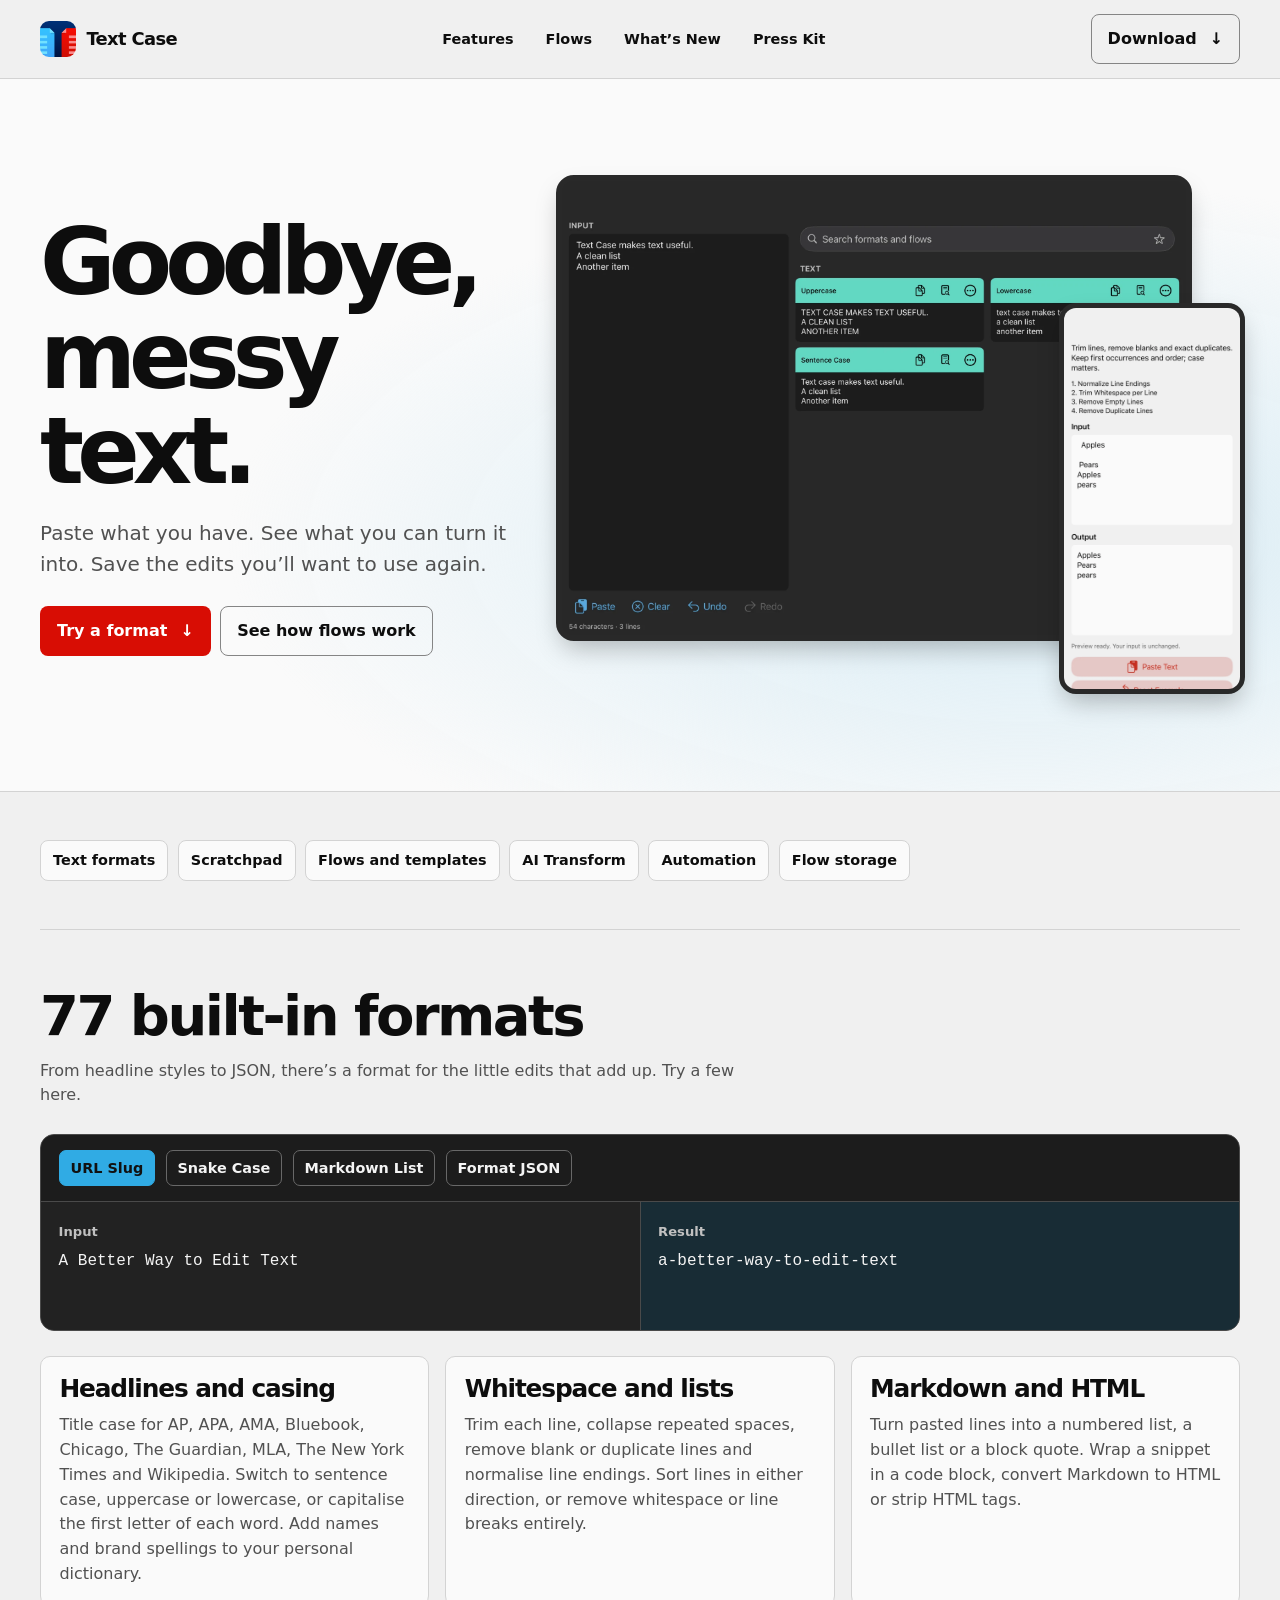
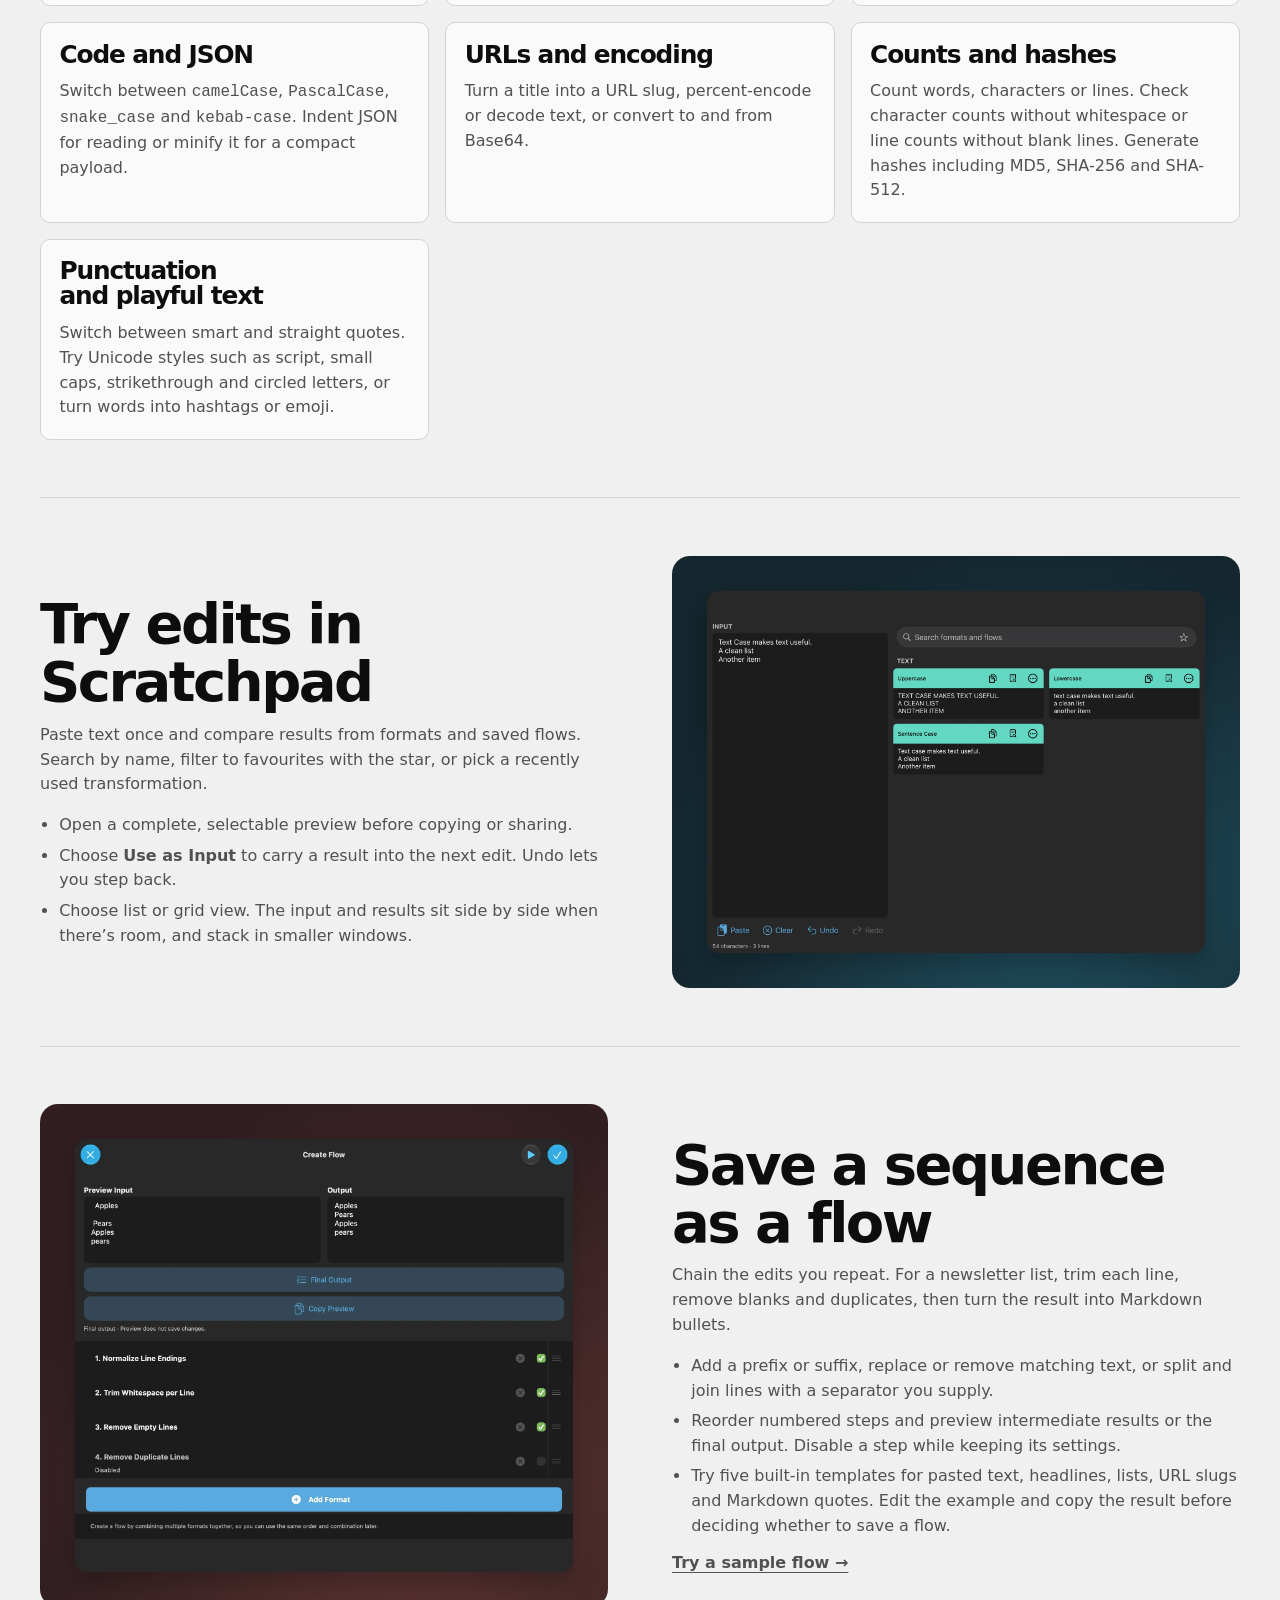
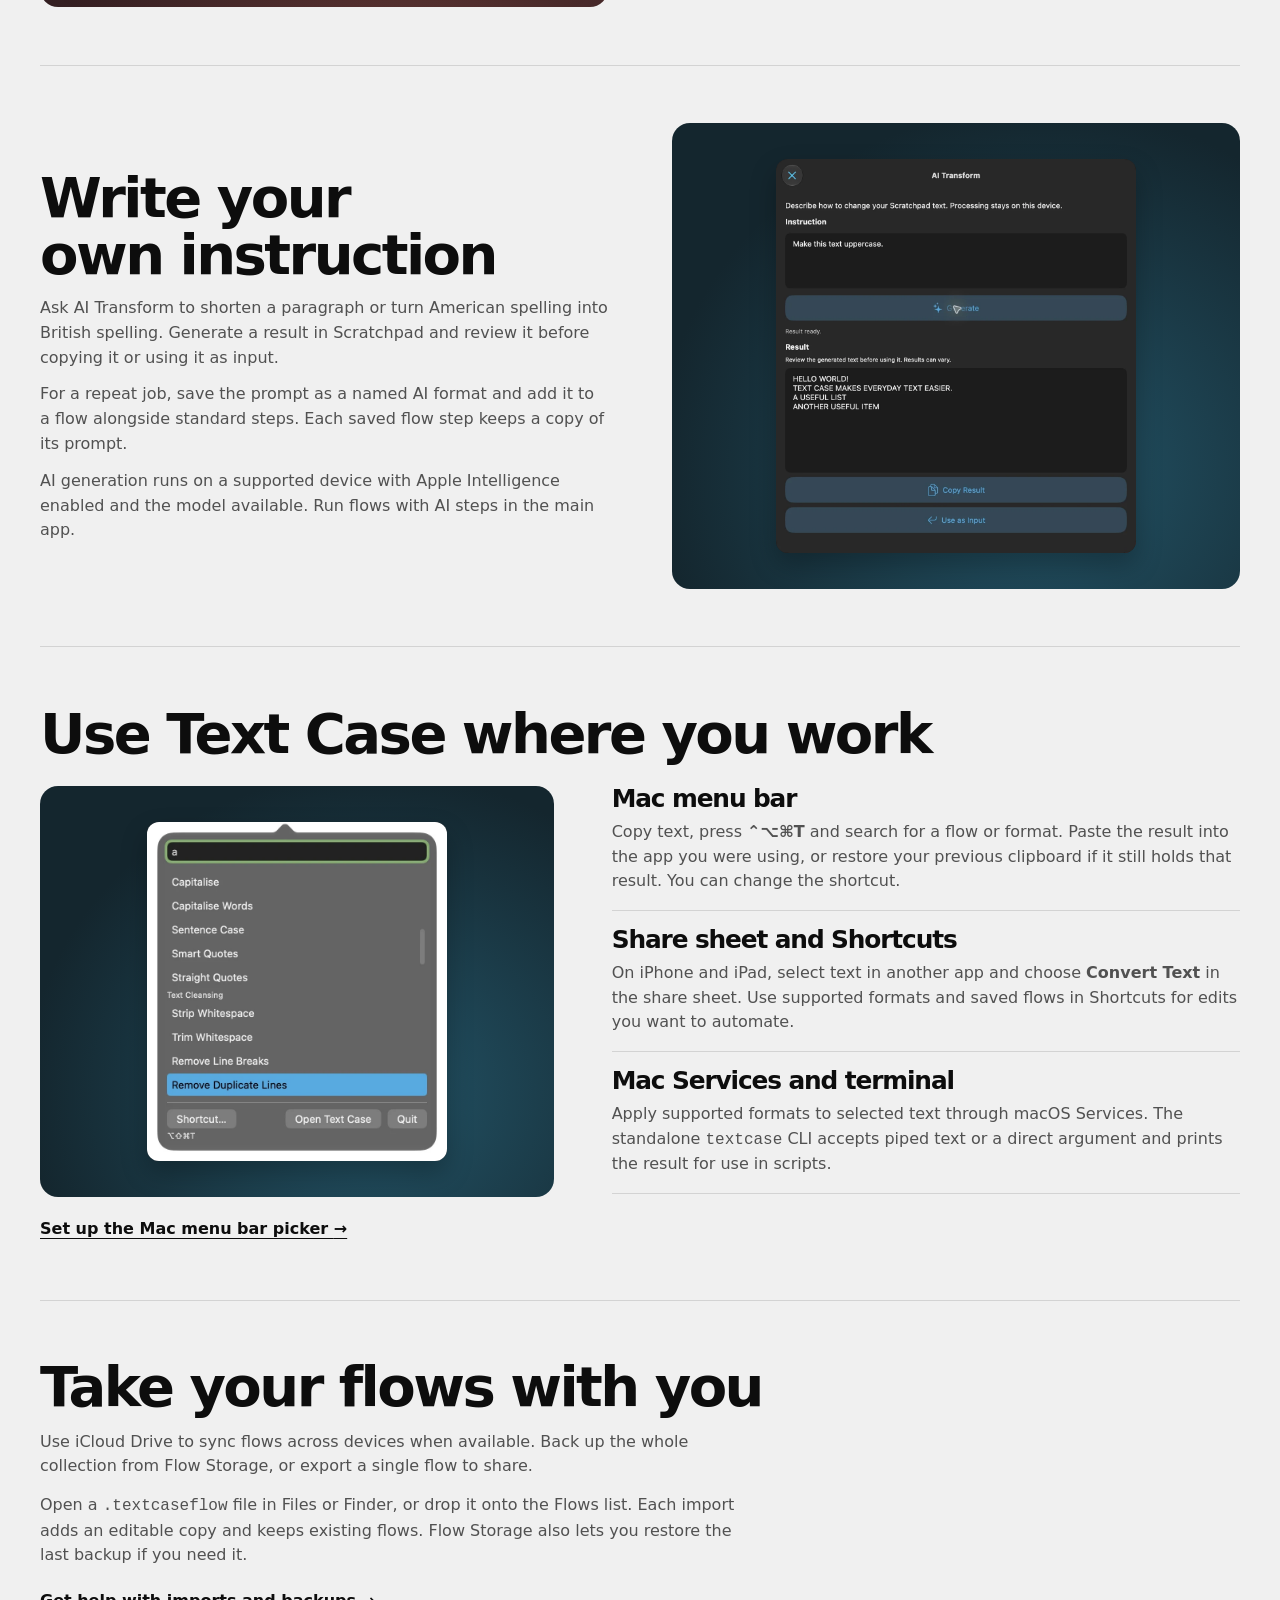
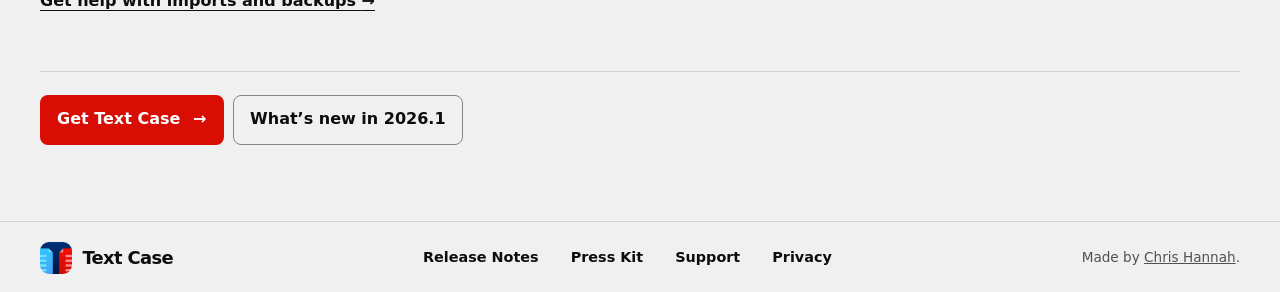
==== features/index.html @ 19cd6927 "new site" ====
<!doctype html>
<html lang="en-GB">
<head>
<meta charset="utf-8">
<meta name="viewport" content="width=device-width, initial-scale=1">
<title>Features and Text Formats · Text Case</title>
<meta name="description" content="Explore 77 built-in text formats, Scratchpad, reusable flows, on-device AI, the Mac menu bar picker, Shortcuts and more.">
<link rel="canonical" href="https://textcase.app/features/">
<meta property="og:type" content="website">
<meta property="og:url" content="https://textcase.app/features/">
<meta property="og:title" content="Features and Text Formats · Text Case">
<meta property="og:description" content="Browse Text Case’s formats and see how to combine them into reusable workflows.">
<meta property="og:image" content="https://textcase.app/assets/social.jpg">
<link rel="icon" href="../assets/favicon.png">
<link rel="stylesheet" href="../styles.css">
<script src="../script.js" defer></script>
</head>
<body>
<a class="skip" href="#main">Skip to content</a>
<header class="site-header"><div class="wrap nav">
  <a class="brand" href="../"><img src="../assets/icon.png" alt="" width="36" height="36">Text Case</a>
  <nav aria-label="Main navigation"><a href="./" aria-current="page">Features</a><a href="../#flows">Flows</a><a href="../release-notes/">What’s New</a><a href="../press/">Press Kit</a></nav>
  <a class="button nav-download" href="../#download">Download <span aria-hidden="true">↓</span></a>
</div></header>
<main id="main" class="feature-details">
  <section class="showcase-hero">
    <div class="wrap showcase-lead">
      <div>
        <h1>Goodbye, messy text.</h1>
        <p>Paste what you have. See what you can turn it into. Save the edits you’ll want to use again.</p>
        <div class="download-row">
          <a class="button primary" href="#formats">Try a format <span aria-hidden="true">↓</span></a>
          <a class="button secondary" href="#build-flows">See how flows work</a>
        </div>
      </div>
      <figure class="device-stage">
        <div class="device-tablet crop-ipad"><img src="../assets/ipad-scratchpad.webp" alt="Scratchpad on iPad, showing one pasted input and several text transformations" width="1800" height="1309" fetchpriority="high"></div>
        <div class="device-phone crop-iphone"><img src="../assets/iphone-template.webp" alt="Clean a List template preview on iPhone" width="832" height="1800"></div>
      </figure>
    </div>
  </section>
  <div class="wrap showcase-body">
  <nav class="feature-jump" aria-label="On this page">
    <a href="#formats">Text formats</a><a href="#scratchpad">Scratchpad</a><a href="#build-flows">Flows and templates</a><a href="#ai">AI Transform</a><a href="#automation">Automation</a><a href="#storage">Flow storage</a>
  </nav>

  <section id="formats">
    <h2>77 built-in formats</h2>
    <p class="feature-intro">From headline styles to JSON, there’s a format for the little edits that add up. Try a few here.</p>
    <div class="format-demo">
      <fieldset class="format-options">
        <legend>Choose a format</legend>
        <label><input type="radio" name="format-example" value="slug" checked> URL Slug</label>
        <label><input type="radio" name="format-example" value="snake"> Snake Case</label>
        <label><input type="radio" name="format-example" value="markdown"> Markdown List</label>
        <label><input type="radio" name="format-example" value="json"> Format JSON</label>
      </fieldset>
      <div class="format-sample"><span>Input</span><pre id="format-input">A Better Way to Edit Text</pre></div>
      <div class="format-sample format-result"><span>Result</span><pre id="format-output" aria-live="polite">a-better-way-to-edit-text</pre></div>
    </div>
    <div class="format-grid">
      <article><h3>Headlines and casing</h3><p>Title case for AP, APA, AMA, Bluebook, Chicago, The Guardian, MLA, The New York Times and Wikipedia. Switch to sentence case, uppercase or lowercase, or capitalise the first letter of each word. Add names and brand spellings to your personal dictionary.</p></article>
      <article><h3>Whitespace and lists</h3><p>Trim each line, collapse repeated spaces, remove blank or duplicate lines and normalise line endings. Sort lines in either direction, or remove whitespace or line breaks entirely.</p></article>
      <article><h3>Markdown and HTML</h3><p>Turn pasted lines into a numbered list, a bullet list or a block quote. Wrap a snippet in a code block, convert Markdown to HTML or strip HTML tags.</p></article>
      <article><h3>Code and JSON</h3><p>Switch between <code>camelCase</code>, <code>PascalCase</code>, <code>snake_case</code> and <code>kebab-case</code>. Indent JSON for reading or minify it for a compact payload.</p></article>
      <article><h3>URLs and encoding</h3><p>Turn a title into a URL slug, percent-encode or decode text, or convert to and from Base64.</p></article>
      <article><h3>Counts and hashes</h3><p>Count words, characters or lines. Check character counts without whitespace or line counts without blank lines. Generate hashes including MD5, SHA-256 and SHA-512.</p></article>
      <article><h3>Punctuation and playful text</h3><p>Switch between smart and straight quotes. Try Unicode styles such as script, small caps, strikethrough and circled letters, or turn words into hashtags or emoji.</p></article>
    </div>
  </section>

  <section id="scratchpad" class="feature-story">
    <div>
      <h2>Try edits in Scratchpad</h2>
      <p>Paste text once and compare results from formats and saved flows. Search by name, filter to favourites with the star, or pick a recently used transformation.</p>
      <ul>
        <li>Open a complete, selectable preview before copying or sharing.</li>
        <li>Choose <strong>Use as Input</strong> to carry a result into the next edit. Undo lets you step back.</li>
        <li>Choose list or grid view. The input and results sit side by side when there’s room, and stack in smaller windows.</li>
      </ul>
    </div>
    <figure class="story-visual visual-blue"><div class="story-screen crop-ipad"><img src="../assets/ipad-scratchpad.webp" alt="Scratchpad on iPad with pasted text on the left and transformations on the right" width="1800" height="1309" loading="lazy"></div></figure>
  </section>

  <section id="build-flows" class="feature-story reverse-story">
    <div>
      <h2>Save a sequence as a flow</h2>
      <p>Chain the edits you repeat. For a newsletter list, trim each line, remove blanks and duplicates, then turn the result into Markdown bullets.</p>
      <ul>
        <li>Add a prefix or suffix, replace or remove matching text, or split and join lines with a separator you supply.</li>
        <li>Reorder numbered steps and preview intermediate results or the final output. Disable a step while keeping its settings.</li>
        <li>Try five built-in templates for pasted text, headlines, lists, URL slugs and Markdown quotes. Edit the example and copy the result before deciding whether to save a flow.</li>
      </ul>
      <p><a class="text-link" href="../#flows">Try a sample flow <span aria-hidden="true">→</span></a></p>
    </div>
    <figure class="story-visual visual-red"><div class="story-screen flow-screen"><img src="../assets/flow-hero.webp" alt="Flow builder with input, output and numbered steps you can switch on or off" width="1600" height="1593" loading="lazy"></div></figure>
  </section>

  <section id="ai" class="feature-story">
    <div>
      <h2>Write your own instruction</h2>
      <p>Ask AI Transform to shorten a paragraph or turn American spelling into British spelling. Generate a result in Scratchpad and review it before copying it or using it as input.</p>
      <p>For a repeat job, save the prompt as a named AI format and add it to a flow alongside standard steps. Each saved flow step keeps a copy of its prompt.</p>
      <p>AI generation runs on a supported device with Apple Intelligence enabled and the model available. Run flows with AI steps in the main app.</p>
    </div>
    <figure class="story-visual visual-blue"><div class="story-screen crop-ai"><img src="../assets/03-ai-transform.webp" alt="AI Transform with a written instruction and a result ready for review" width="1100" height="1206" loading="lazy"></div></figure>
  </section>

  <section id="automation">
    <h2>Use Text Case where you work</h2>
    <div class="automation-layout">
    <figure class="story-visual visual-blue"><div class="story-screen crop-menu"><img src="../assets/01-menu-bar.webp" alt="Mac menu bar picker showing text formats and clipboard actions" width="752" height="852" loading="lazy"></div></figure>
    <div class="automation-copy">
      <article><h3>Mac menu bar</h3><p>Copy text, press <kbd>⌃⌥⌘T</kbd> and search for a flow or format. Paste the result into the app you were using, or restore your previous clipboard if it still holds that result. You can change the shortcut.</p></article>
      <article><h3>Share sheet and Shortcuts</h3><p>On iPhone and iPad, select text in another app and choose <strong>Convert Text</strong> in the share sheet. Use supported formats and saved flows in Shortcuts for edits you want to automate.</p></article>
      <article><h3>Mac Services and terminal</h3><p>Apply supported formats to selected text through macOS Services. The standalone <code>textcase</code> CLI accepts piped text or a direct argument and prints the result for use in scripts.</p></article>
    </div>
    </div>
    <p class="feature-browse"><a class="text-link" href="../help/#mac">Set up the Mac menu bar picker <span aria-hidden="true">→</span></a></p>
  </section>

  <section id="storage">
    <h2>Take your flows with you</h2>
    <p class="feature-intro">Use iCloud Drive to sync flows across devices when available. Back up the whole collection from Flow Storage, or export a single flow to share.</p>
    <p class="feature-intro">Open a <code>.textcaseflow</code> file in Files or Finder, or drop it onto the Flows list. Each import adds an editable copy and keeps existing flows. Flow Storage also lets you restore the last backup if you need it.</p>
    <p class="feature-browse"><a class="text-link" href="../help/">Get help with imports and backups <span aria-hidden="true">→</span></a></p>
  </section>

  <div class="download-row">
    <a class="button primary" href="../#download">Get Text Case <span aria-hidden="true">→</span></a>
    <a class="button secondary" href="../release-notes/">What’s new in 2026.1</a>
  </div>
  </div>
</main>
<footer class="site-footer"><div class="wrap footer-grid">
  <a class="brand" href="../"><img src="../assets/icon.png" alt="" width="32" height="32">Text Case</a>
  <nav aria-label="Footer"><a href="../release-notes/">Release Notes</a><a href="../press/">Press Kit</a><a href="../help/">Support</a><a href="https://chrishannah.me/apps/text-case/privacy-policy">Privacy</a></nav>
  <p>Made by <a href="https://chrishannah.me/">Chris Hannah</a>.</p>
</div></footer>
</body>
</html>
---- styles.css ----
:root{color-scheme:light dark;--ink:#0d0d0d;--muted:#515151;--paper:#f0f0f0;--surface:#fafafa;--line:#d3d3d3;--hero:#fafafa;--soft:#f9e7e6;--accent:#d80d04;--accent-ink:#fff;--focus:#a90903;--border:#858585;--shadow:#16161620;--dark:#1c1c1c;--light-ink:#f2f2f2;--wrap:1200px;font-family:system-ui,-apple-system,BlinkMacSystemFont,sans-serif;scroll-behavior:smooth}
*,*::before,*::after{box-sizing:border-box}
body{margin:0;background:var(--paper);color:var(--ink);font-size:16px;line-height:1.55}
a{color:inherit}
img{max-width:100%;height:auto;display:block}
figure,p{margin:0}
h1,h2,h3{line-height:1.03;letter-spacing:-.045em;margin:0;text-wrap:balance}
h2{font-size:clamp(2.4rem,5.1vw,4.9rem)}
h3{font-size:1.55rem}
:focus-visible{outline:3px solid var(--focus);outline-offset:4px}
.skip{position:absolute;left:1rem;top:-8rem;z-index:5;background:var(--surface);padding:.6rem 1rem}
.skip:focus{top:.5rem}
.wrap{width:min(100% - 80px,var(--wrap));margin-inline:auto}
.site-header{border-bottom:1px solid var(--line);background:var(--paper)}
.nav,.footer-grid{display:flex;align-items:center;justify-content:space-between;gap:1.5rem}
.nav{min-height:78px}
.brand{display:inline-flex;align-items:center;gap:.65rem;font-weight:760;font-size:1.12rem;letter-spacing:-.035em;text-decoration:none;white-space:nowrap}
.brand img{border-radius:9px}
nav{display:flex;align-items:center;gap:clamp(.85rem,2.5vw,2rem)}
nav a{text-decoration:none;font-size:.9rem;font-weight:630}
nav a:hover,.text-link:hover{text-decoration:underline;text-underline-offset:.22em}
.button{display:inline-flex;align-items:center;justify-content:center;gap:.8rem;border:1px solid transparent;padding:.72rem 1rem;border-radius:8px;font-weight:700;text-decoration:none;white-space:nowrap}
.button:hover{box-shadow:0 2px 0 var(--accent)}
.nav-download,.secondary{border-color:var(--border)}
.primary{background:var(--accent);color:var(--accent-ink)}
.edition{display:inline-flex;gap:.52rem;align-items:center;color:var(--accent);font-size:.85rem;font-weight:760;text-decoration:none;margin-bottom:1.25rem}
.edition span{width:.55rem;height:.55rem;background:var(--accent);border-radius:50%;display:inline-block}
.edition:hover{text-decoration:underline}
.download-row{display:flex;flex-wrap:wrap;gap:.6rem}
.section{padding-block:clamp(3.6rem,8vw,7.1rem)}
.section-head{max-width:760px;margin-bottom:clamp(2rem,4.5vw,3.8rem)}
.eyebrow{letter-spacing:.15em;font-size:.73rem;font-weight:800;color:var(--accent);margin:0 0 .85rem}
.section-head>p:last-child:not(.eyebrow),.download-section p:last-child{max-width:57ch;margin-top:1rem;color:var(--muted);font-size:1.09rem}
.muted{color:var(--muted)}
.dark-section{background:var(--dark);color:var(--light-ink)}
.dark-section .eyebrow{color:#30abe4}
.dark-section p:not(.eyebrow){margin-block:1rem 1.25rem;color:#c7c7c7}
kbd{font:inherit;font-weight:750;white-space:nowrap}
.text-link{font-weight:750;text-underline-offset:.25em}
.flow-grid,.download-section{display:grid;grid-template-columns:1fr 1fr;align-items:center;gap:clamp(1.5rem,6vw,5rem)}
.example{border:1px solid var(--line);border-radius:12px;padding:1.3rem;background:var(--surface)}
.example label,.output span{font-weight:780}
textarea,pre{font:inherit;font-family:ui-monospace,SFMono-Regular,Menlo,monospace}
textarea{display:block;width:100%;resize:vertical;min-height:5rem;margin-top:.6rem;border-radius:7px;border:1px solid var(--border);padding:.6rem;background:var(--paper);color:var(--ink)}
.example-caption{font-size:.85rem;color:var(--muted);margin-block:.55rem .75rem}
.output{background:var(--soft);border-radius:8px;padding:.7rem}
.output span{font-size:.65rem;letter-spacing:.12em}
pre{margin:.35rem 0 0;white-space:pre-wrap;overflow-wrap:anywhere}
.flow-list a{display:flex;align-items:center;justify-content:space-between;gap:.75rem;text-decoration:none;border-top:1px solid var(--line);padding:1rem .2rem}
.flow-list a:last-child{border-bottom:1px solid var(--line)}
.flow-list a:hover{background:var(--soft)}
.flow-list strong{display:block;font-size:1.14rem}
.flow-list small{color:var(--muted)}
.flow-list b{font-size:1.25rem}
.gallery{display:grid;grid-template-columns:repeat(3,minmax(0,1fr));gap:1.25rem}
.gallery a{display:grid;place-items:center;overflow:hidden;height:clamp(200px,24vw,340px);border-radius:10px;background:#1c1c1c}
.gallery img{width:100%;height:100%;object-fit:contain}
.gallery figcaption,.gallery-note{margin-top:.55rem;font-size:.9rem}
.download-section .download-row{justify-content:flex-end}
.site-footer{border-top:1px solid var(--line);padding-block:1.2rem}
.footer-grid p{color:var(--muted);font-size:.85rem}
.article{max-width:840px;margin-inline:auto}
.article h1{font-size:clamp(2.9rem,7vw,6rem);margin-bottom:1.2rem}
.article h2{font-size:clamp(1.7rem,3vw,2.45rem);margin-top:2.35rem;margin-bottom:.7rem}
.article h3{margin-top:1.5rem;margin-bottom:.6rem}
.article p + p{margin-top:.8rem}
.article ul,.article ol{padding-left:1.35rem}
.article li+li{margin-top:.4rem}
.article .intro{color:var(--muted);font-size:1.2rem}
.article .download-row{margin-top:1.2rem}
.article details{border-top:1px solid var(--line);padding:.9rem 0}
.article summary{cursor:pointer;font-weight:700}
.article details p{padding-top:.45rem}
.press-gallery{margin-top:1.2rem}
@media(max-width:900px){.wrap{width:calc(100% - 44px)}.nav-download{display:none}.gallery{grid-template-columns:repeat(2,minmax(0,1fr))}.footer-grid{flex-wrap:wrap}}
@media(max-width:680px){.wrap{width:calc(100% - 32px)}.nav{min-height:0;flex-wrap:wrap;gap:.6rem;padding-block:.8rem}.nav nav{flex-basis:100%;flex-wrap:wrap;gap:.9rem}.nav a{font-size:.86rem}.flow-grid,.download-section{grid-template-columns:1fr}.download-section .download-row{justify-content:flex-start}.footer-grid{align-items:flex-start;flex-direction:column;gap:.75rem}.footer-grid nav{flex-wrap:wrap}.gallery{gap:.8rem}.gallery a{height:175px}}
@media(prefers-reduced-motion:reduce){:root{scroll-behavior:auto}}

@media(prefers-color-scheme:dark){:root{--ink:#f2f2f2;--muted:#c0c0c0;--paper:#282828;--surface:#1c1c1c;--line:#484848;--hero:#282828;--soft:#223c49;--accent:#30abe4;--accent-ink:#121212;--focus:#6acdf6;--border:#959595;--shadow:#0006}}

.feature-browse{margin-top:1.3rem}
.feature-details h1{font-size:clamp(2.8rem,7.2vw,6.5rem)}
.feature-details h2{font-size:clamp(2rem,4.8vw,3.5rem)}
.showcase-body>section{padding-block:clamp(1.9rem,4.5vw,4rem);border-top:1px solid var(--line)}
.feature-jump{flex-wrap:wrap;gap:.6rem;margin-bottom:clamp(1.6rem,4vw,3rem)}
.feature-jump a{border:1px solid var(--line);border-radius:8px;background:var(--surface);padding:.5rem .75rem}
.feature-intro{max-width:70ch;color:var(--muted);margin-top:.85rem}
.format-grid{display:grid;grid-template-columns:repeat(3,minmax(0,1fr));gap:1rem;margin-top:1.6rem}
.format-grid article{border:1px solid var(--line);border-radius:10px;padding:1.15rem;background:var(--surface)}
.format-grid article p,.feature-story p{margin-top:.75rem;color:var(--muted)}
.feature-story{display:grid;grid-template-columns:1fr 1fr;align-items:center;gap:clamp(1.4rem,5vw,4rem)}
.feature-story ul{margin:1rem 0 0;padding-inline-start:1.2rem;color:var(--muted)}
.feature-story li+li{margin-top:.35rem}
.feature-story figure img{border:1px solid var(--line);border-radius:10px}
.feature-story figcaption{margin-top:.5rem;color:var(--muted);font-size:.88rem}
.showcase-body>.download-row{border-top:1px solid var(--line);padding-top:1.4rem}

@media(max-width:900px){
  .format-grid{grid-template-columns:repeat(2,minmax(0,1fr))}
}
@media(max-width:680px){
  .format-grid,.feature-story{grid-template-columns:1fr}
}

.showcase-hero {
  background:radial-gradient(ellipse at 80% 65%,var(--showcase-glow,#d8ecf5),transparent 55%),var(--hero);
  border-bottom:1px solid var(--line);
}
.showcase-lead {
  display:grid;
  grid-template-columns:minmax(0,.82fr) minmax(0,1.18fr);
  align-items:center;
  gap:clamp(1.2rem,4vw,4rem);
  padding-block:clamp(3rem,8vw,7.7rem);
}
.showcase-lead h1{letter-spacing:-.075em;text-wrap:initial}
.showcase-lead p{max-width:38ch;margin-block:1.2rem 1.6rem;color:var(--muted);font-size:clamp(1.05rem,1.7vw,1.25rem)}
.showcase-lead .button{white-space:normal;text-align:center}
.showcase-body{padding-block:clamp(1.4rem,3.8vw,3rem) clamp(3rem,6vw,6rem)}
.device-stage{position:relative;min-width:0;padding:0 8% 8% 0}
.device-tablet,.device-phone,.story-screen{
  position:relative;
  width:100%;
  overflow:hidden;
  border-radius:12px;
  background:#222;
  box-shadow:0 12px 26px #0004;
}
.device-tablet img,.device-phone img,.story-screen img{position:absolute;max-width:none;height:auto;border:0}
.device-tablet{outline:clamp(3px,.55vw,8px) solid #292929;outline-offset:-1px}
.device-phone{position:absolute;right:0;bottom:0;width:26%;outline:clamp(3px,.48vw,7px) solid #292929;outline-offset:-1px}
.crop-ipad{aspect-ratio:1800/1309}
.crop-ipad img{width:100%;inset:0}
.crop-iphone{aspect-ratio:832/1800}
.crop-iphone img{width:100%;inset:0}
.crop-ai{aspect-ratio:1100/1206;max-width:360px}
.crop-ai img{width:100%;inset:0}
.crop-menu{aspect-ratio:752/852;max-width:300px}
.crop-menu img{width:100%;inset:0}
.flow-screen{aspect-ratio:1.15}
.flow-screen img{width:100%;inset:0}
.story-visual{display:grid;place-items:center;min-width:0;border-radius:18px;overflow:hidden}
.story-visual{padding:clamp(1.1rem,3vw,2.2rem)}
.visual-blue{background:radial-gradient(ellipse at 65% 75%,#235467,#14262e 74%)}
.visual-red{background:radial-gradient(ellipse at 65% 75%,#633835,#321e21 74%)}
.story-visual .story-screen img{border:0;border-radius:0}
.automation-layout{display:grid;grid-template-columns:minmax(0,.9fr) minmax(0,1.1fr);gap:clamp(1rem,4.5vw,4rem);margin-top:1.5rem;align-items:start}
.automation-copy article{padding-block:1rem;border-bottom:1px solid var(--line)}
.automation-copy article:first-child{padding-top:0}
.automation-copy p{margin-top:.5rem;color:var(--muted)}
.format-demo{display:grid;grid-template-columns:repeat(2,minmax(0,1fr));gap:1px;background:#4a4a4a;border:1px solid #4a4a4a;border-radius:14px;overflow:hidden;margin-top:1.6rem;color:#f4f4f4}
.format-options{display:flex;flex-wrap:wrap;gap:.65rem;grid-column:1/-1;min-width:0;margin:0;border:0;padding:.95rem 1.1rem;background:#1c1c1c}
.format-options legend{position:absolute;width:1px;height:1px;overflow:hidden;clip-path:inset(50%)}
.format-options label{position:relative;cursor:pointer;border:1px solid #686868;border-radius:7px;padding:.35rem .68rem;font-weight:650;font-size:.9rem}
.format-options input{position:absolute;opacity:0;inset:0;width:100%;height:100%;margin:0;cursor:pointer}
.format-options label:has(input:checked){background:#30abe4;color:#111;border-color:#30abe4}
.format-options label:has(input:focus-visible){outline:2px solid #7bd6ff;outline-offset:3px}
.format-sample{background:#222;min-height:8rem;padding:1.05rem 1.1rem;min-width:0}
.format-sample span{font-size:.82rem;color:#c1c1c1;font-weight:650}
.format-sample pre{font-size:clamp(.83rem,1.5vw,1rem)}
.format-result{background:#182c35}
@media(min-width:681px){.reverse-story .story-visual{grid-column:1;grid-row:1}.reverse-story>div{grid-column:2;grid-row:1}}
@media(max-width:680px){
  .showcase-lead,.automation-layout{grid-template-columns:1fr}
  .device-stage{margin:1rem 0 0}
  .story-visual{order:-1}
}
@media(prefers-color-scheme:dark){:root{--showcase-glow:#163a49}}

.home-hero{padding-block:clamp(2.7rem,6vw,5.5rem) clamp(1rem,3vw,2.4rem);background:radial-gradient(ellipse at 50% 72%,var(--showcase-glow,#d8ecf5),transparent 70%),var(--hero)}
.home-lead{text-align:center;margin-inline:auto}
.home-lead h1{font-size:clamp(3.9rem,10vw,8.7rem);letter-spacing:-.078em;line-height:.92}
.home-lead h1 em{color:var(--accent);font-style:normal}
.home-lead p{max-width:51ch;margin:1.35rem auto 1.5rem;font-size:clamp(1rem,2vw,1.24rem);color:var(--muted)}
.home-lead .download-row{justify-content:center}
.home-device-frame{margin-top:clamp(1.8rem,4.5vw,4rem);border-radius:clamp(14px,2vw,24px);padding:clamp(.8rem,4vw,3.4rem) clamp(.85rem,5.8vw,5rem) clamp(.7rem,2.6vw,1.8rem);overflow:hidden;color:#d6e5eb}
.home-device-frame .device-stage{padding:0 13% 5% 0}
.home-device-frame .device-phone{width:25%;bottom:0}
.home-device-frame figcaption{margin:.85rem 0 0;text-align:center;font-size:.85rem}
.home-stories{padding-block:clamp(.7rem,3vw,2.5rem)}
.home-story{grid-template-columns:minmax(0,.78fr) minmax(0,1.22fr);padding-block:clamp(2.2rem,5vw,4.5rem)}
.home-story.reverse-story{grid-template-columns:minmax(0,1.22fr) minmax(0,.78fr)}
.home-stories>.home-story+.home-story{border-top:1px solid var(--line)}
.home-story h2,.home-devices h2{font-size:clamp(2.2rem,4.8vw,4rem)}
.home-story p:not(.eyebrow){font-size:clamp(1rem,1.6vw,1.13rem)}
.home-story .text-link{display:inline-block;margin-top:1rem}
.home-story p.home-note,.home-note{font-size:.85rem;color:var(--muted)}
.home-example-pair{min-width:0;padding:clamp(1rem,3.3vw,2.4rem);background:#1c1c1c;color:#f2f2f2;border-radius:18px}
.home-example-pair figcaption{color:#c5c5c5;font-size:.85rem;font-weight:650}
.home-example-pair pre{margin:.4rem 0 1.2rem}
.home-example-pair dl{display:grid;gap:.55rem;margin:0}
.home-example-pair dl>div{border-radius:8px;background:#182e39;overflow:hidden}
.home-example-pair dt{background:#30abe4;color:#101010;padding:.34rem .7rem;font-weight:750;font-size:.86rem}
.home-example-pair dd{margin:0;padding:.6rem .7rem;font-family:ui-monospace,SFMono-Regular,Menlo,monospace;overflow-wrap:anywhere}
.home-story .crop-ai,.home-story .crop-menu{max-width:390px}
.home-mac .story-visual{border:1px solid #46616b}
.home-devices{background:var(--surface);border-block:1px solid var(--line)}
.duo-views{display:grid;grid-template-columns:minmax(0,.5fr) minmax(0,1fr);gap:clamp(.75rem,3vw,2rem);align-items:stretch}
.duo-views figure{min-width:0;display:flex;flex-direction:column;gap:.55rem}
.duo-views a{display:grid;place-items:center;flex:1;background:#1c1c1c;border-radius:15px;overflow:hidden}
.duo-views img{width:100%;height:100%;max-height:clamp(300px,43vw,540px);object-fit:contain}
.duo-views figcaption{color:var(--muted);font-size:.92rem}
.home-devices .home-note{margin-top:1rem}
.home-page .download-section>div:last-child{text-align:right}
@media(max-width:680px){
  .home-story,.home-story.reverse-story{grid-template-columns:1fr}
  .home-device-frame .device-stage{margin-top:0}
  .home-device-frame figcaption{font-size:.75rem}
  .home-page .download-section>div:last-child{text-align:left}
}
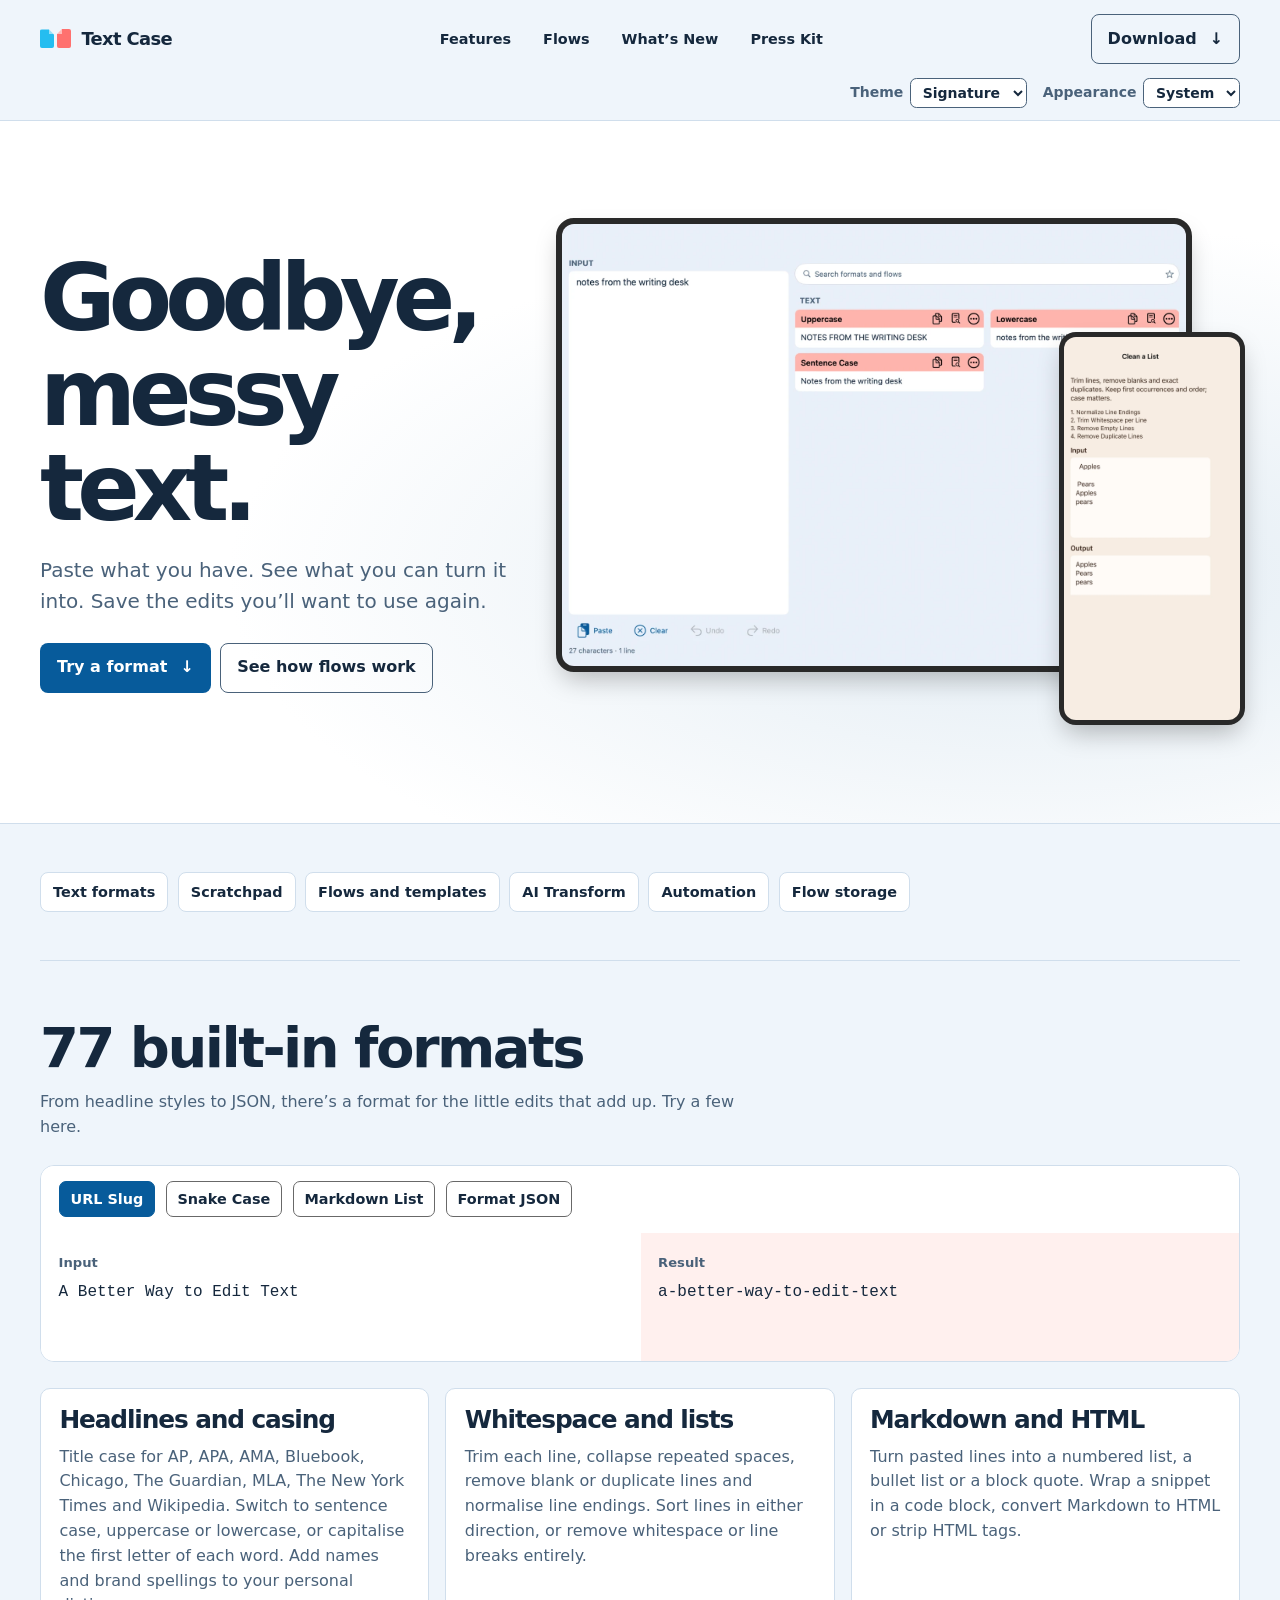
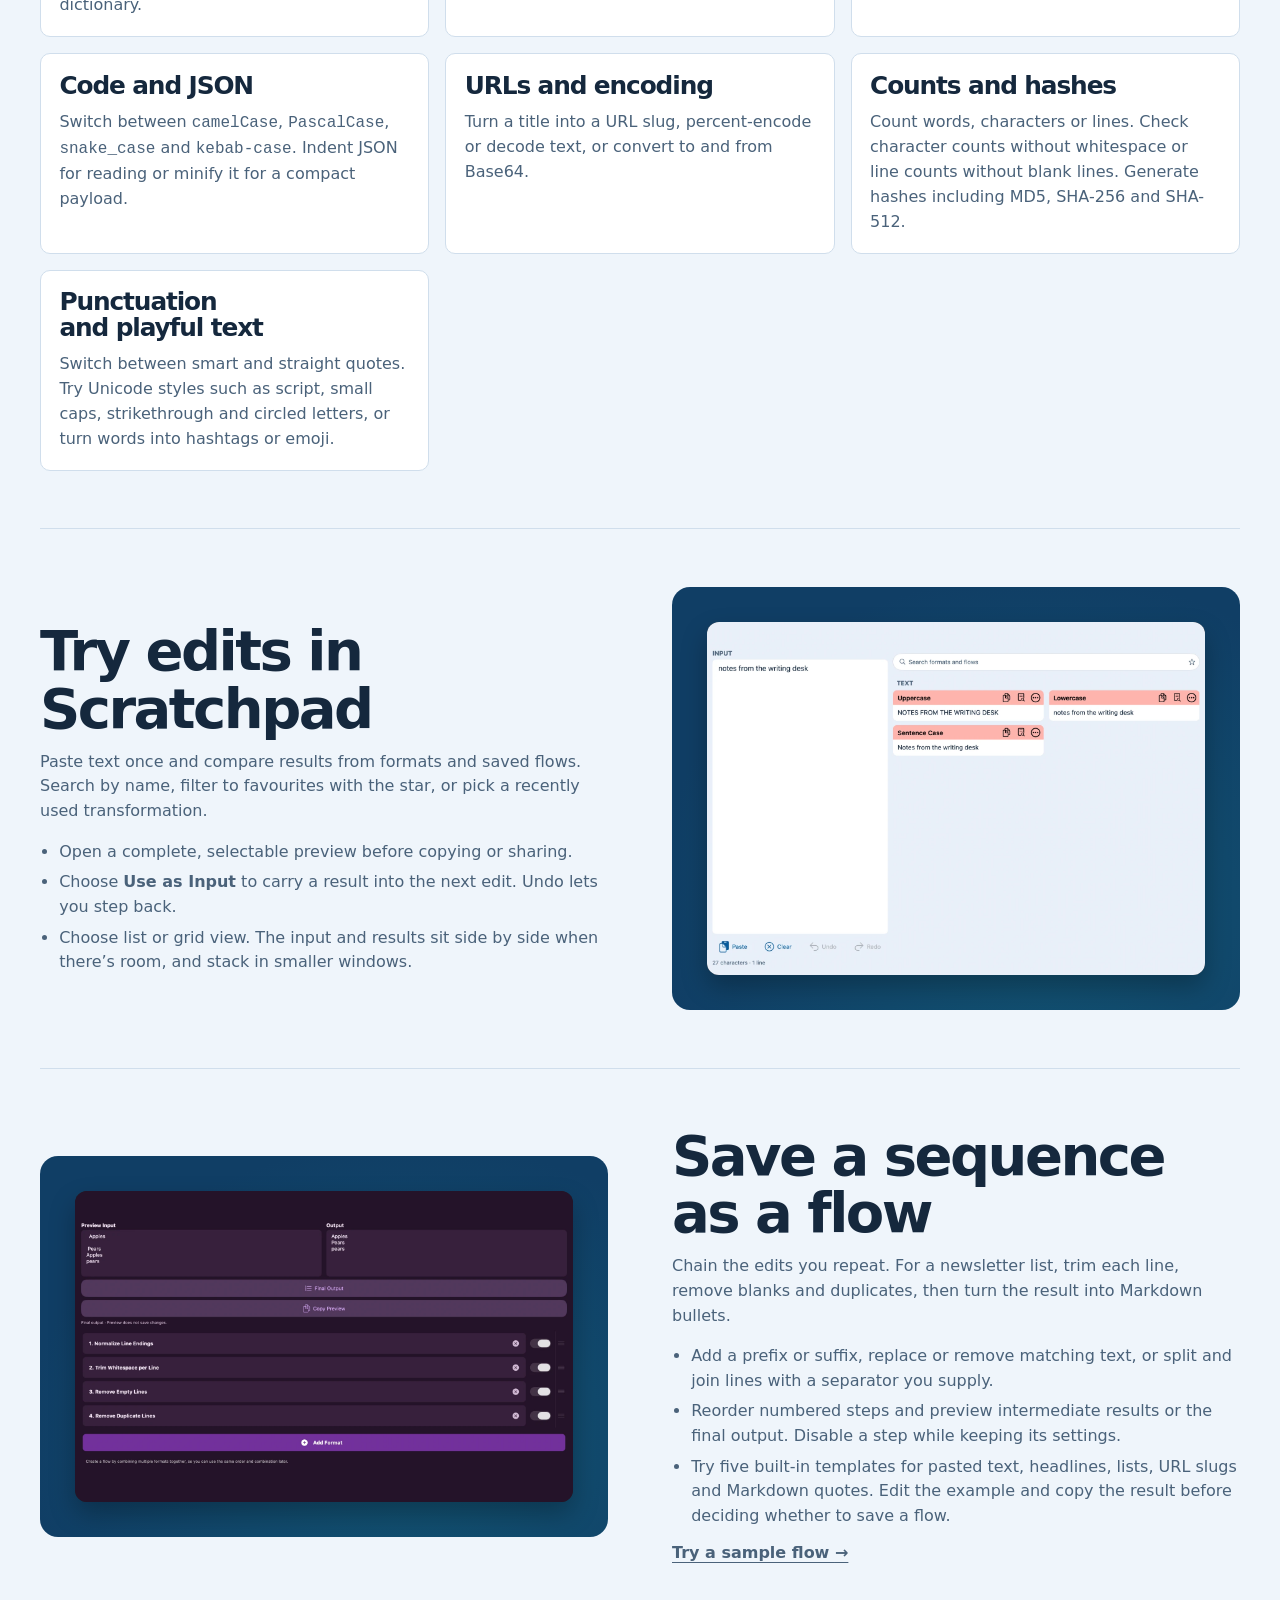
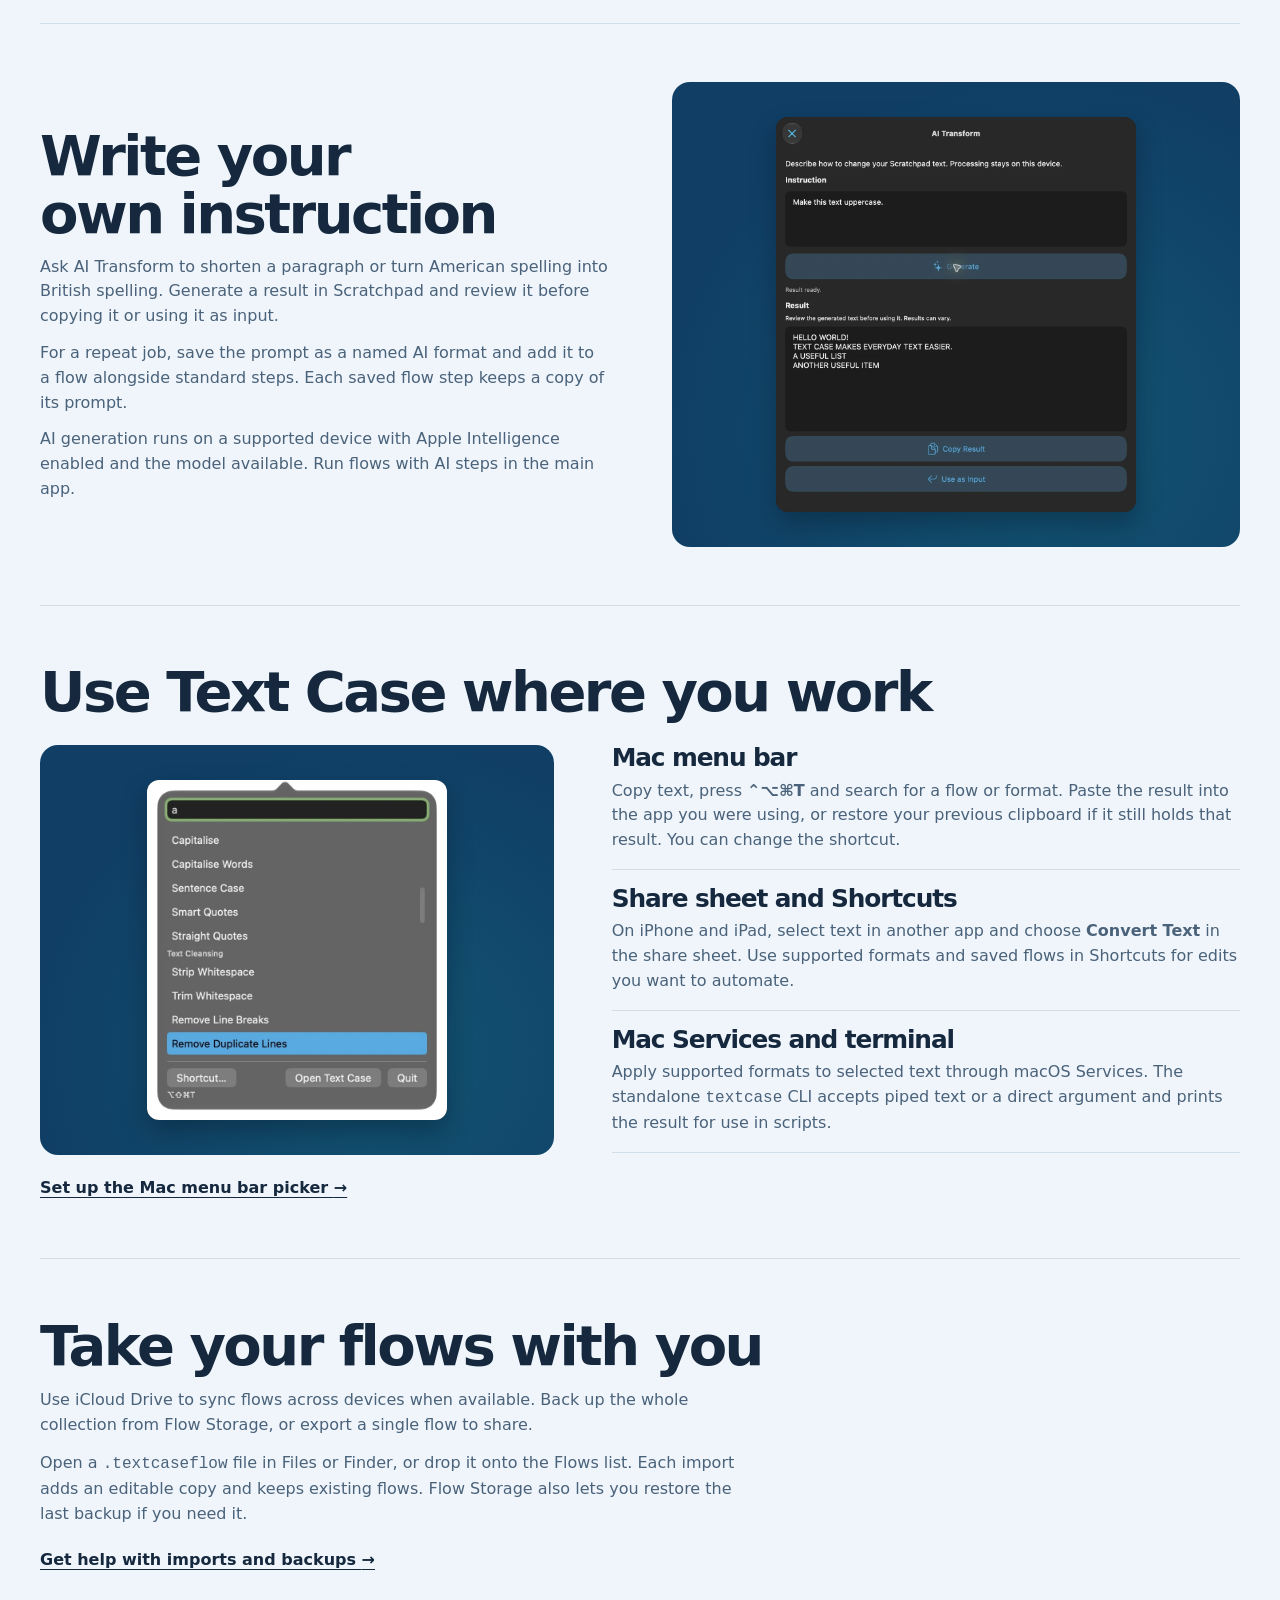
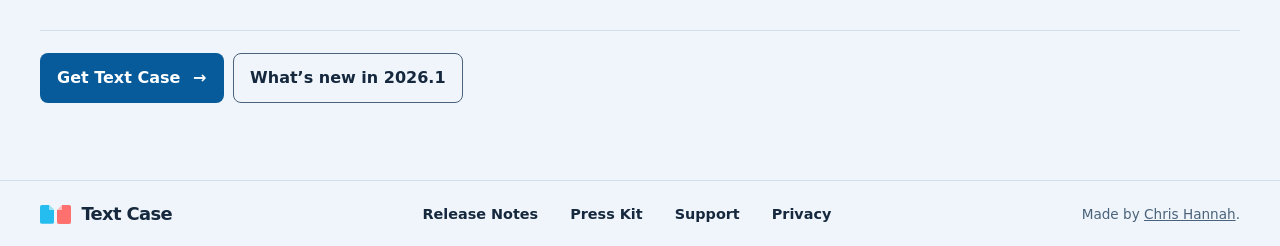
==== commit 7661a588: "new theme" ====
--- a/features/index.html
+++ b/features/index.html
@@ -10,18 +10,43 @@
 <meta property="og:url" content="https://textcase.app/features/">
 <meta property="og:title" content="Features and Text Formats · Text Case">
 <meta property="og:description" content="Browse Text Case’s formats and see how to combine them into reusable workflows.">
-<meta property="og:image" content="https://textcase.app/assets/social.jpg">
+<meta property="og:image" content="https://textcase.app/assets/social-text-case.jpg">
+<meta property="og:image:width" content="1200">
+<meta property="og:image:height" content="630">
+<meta property="og:image:alt" content="Text Case icon and wordmark surrounded by blue and red folded pages.">
+<meta name="twitter:image" content="https://textcase.app/assets/social-text-case.jpg">
+<meta name="twitter:image:alt" content="Text Case icon and wordmark surrounded by blue and red folded pages.">
+<meta name="twitter:card" content="summary_large_image">
 <link rel="icon" href="../assets/favicon.png">
 <link rel="stylesheet" href="../styles.css">
 <script src="../script.js" defer></script>
+<link rel="stylesheet" href="../themes.css">
+<script src="../theme.js"></script>
 </head>
 <body>
 <a class="skip" href="#main">Skip to content</a>
 <header class="site-header"><div class="wrap nav">
-  <a class="brand" href="../"><img src="../assets/icon.png" alt="" width="36" height="36">Text Case</a>
+  <a class="brand" href="../"><span class="twin-pages" aria-hidden="true"><i></i><i></i></span>Text Case</a>
   <nav aria-label="Main navigation"><a href="./" aria-current="page">Features</a><a href="../#flows">Flows</a><a href="../release-notes/">What’s New</a><a href="../press/">Press Kit</a></nav>
   <a class="button nav-download" href="../#download">Download <span aria-hidden="true">↓</span></a>
-</div></header>
+</div>  <div class="wrap appearance-controls" hidden>
+    <label>Theme
+      <select data-theme-picker>
+        <option value="signature">Signature</option>
+        <option value="plum">Plum</option>
+        <option value="ember">Ember</option>
+        <option value="woodland">Woodland</option>
+      </select>
+    </label>
+    <label>Appearance
+      <select data-appearance-picker>
+        <option value="system">System</option>
+        <option value="light">Light</option>
+        <option value="dark">Dark</option>
+      </select>
+    </label>
+  </div>
+</header>
 <main id="main" class="feature-details">
   <section class="showcase-hero">
     <div class="wrap showcase-lead">
@@ -34,8 +59,8 @@
         </div>
       </div>
       <figure class="device-stage">
-        <div class="device-tablet crop-ipad"><img src="../assets/ipad-scratchpad.webp" alt="Scratchpad on iPad, showing one pasted input and several text transformations" width="1800" height="1309" fetchpriority="high"></div>
-        <div class="device-phone crop-iphone"><img src="../assets/iphone-template.webp" alt="Clean a List template preview on iPhone" width="832" height="1800"></div>
+        <div class="device-tablet crop-ipad"><img src="../assets/signature-light-scratchpad.webp" data-themed-scratchpad="../assets/" alt="Text Case Scratchpad with live text transformations" width="1600" height="1135" fetchpriority="high"></div>
+        <div class="device-phone crop-iphone"><img src="../assets/iphone-template.webp" alt="Clean a List template preview on iPhone" width="832" height="1808"></div>
       </figure>
     </div>
   </section>
@@ -79,7 +104,7 @@
         <li>Choose list or grid view. The input and results sit side by side when there’s room, and stack in smaller windows.</li>
       </ul>
     </div>
-    <figure class="story-visual visual-blue"><div class="story-screen crop-ipad"><img src="../assets/ipad-scratchpad.webp" alt="Scratchpad on iPad with pasted text on the left and transformations on the right" width="1800" height="1309" loading="lazy"></div></figure>
+    <figure class="story-visual visual-blue"><div class="story-screen crop-ipad"><img src="../assets/signature-light-scratchpad.webp" data-themed-scratchpad="../assets/" alt="Text Case Scratchpad with live text transformations" width="1600" height="1135" loading="lazy"></div></figure>
   </section>
 
   <section id="build-flows" class="feature-story reverse-story">
@@ -93,7 +118,7 @@
       </ul>
       <p><a class="text-link" href="../#flows">Try a sample flow <span aria-hidden="true">→</span></a></p>
     </div>
-    <figure class="story-visual visual-red"><div class="story-screen flow-screen"><img src="../assets/flow-hero.webp" alt="Flow builder with input, output and numbered steps you can switch on or off" width="1600" height="1593" loading="lazy"></div></figure>
+    <figure class="story-visual visual-red"><div class="story-screen flow-screen"><img src="../assets/flow-hero.webp" alt="Flow builder with input, output and numbered steps you can switch on or off" width="1600" height="1000" loading="lazy"></div></figure>
   </section>
 
   <section id="ai" class="feature-story">
@@ -133,7 +158,7 @@
   </div>
 </main>
 <footer class="site-footer"><div class="wrap footer-grid">
-  <a class="brand" href="../"><img src="../assets/icon.png" alt="" width="32" height="32">Text Case</a>
+  <a class="brand" href="../"><span class="twin-pages" aria-hidden="true"><i></i><i></i></span>Text Case</a>
   <nav aria-label="Footer"><a href="../release-notes/">Release Notes</a><a href="../press/">Press Kit</a><a href="../help/">Support</a><a href="https://chrishannah.me/apps/text-case/privacy-policy">Privacy</a></nav>
   <p>Made by <a href="https://chrishannah.me/">Chris Hannah</a>.</p>
 </div></footer>
--- a/themes.css
+++ b/themes.css
@@ -0,0 +1,153 @@
+/* Shared palettes for the website and its Scratchpad examples. */
+:root {
+  --aa-icon: url("assets/aa-Signature.png");
+  --ink: light-dark(#15283d, #e9f4ff);
+  --muted: light-dark(#4a627a, #abc0d5);
+  --paper: light-dark(#eff5fb, #101c2c);
+  --surface: light-dark(#ffffff, #192a40);
+  --line: light-dark(#d0deec, #354963);
+  --accent: light-dark(#075b9b, #67cfff);
+  --soft: light-dark(#fff0ee, #4a2b35);
+  --panel: #084a86;
+  --panel-glow: #125473;
+  --panel-deep: #103e65;
+  --icon-base: #08203d;
+  --icon-first: #49def5;
+  --icon-second: #ff807f;
+}
+:root[data-theme="plum"] {
+  --aa-icon: url("assets/aa-Plum.png");
+  --ink: light-dark(#321b36, #f9edf9);
+  --muted: light-dark(#68526a, #d3bad5);
+  --paper: light-dark(#fbf4fa, #251329);
+  --surface: light-dark(#ffffff, #36203b);
+  --line: light-dark(#e3d3e4, #57415c);
+  --accent: light-dark(#72319c, #d5a6f3);
+  --soft: light-dark(#f4e5fb, #4c3056);
+  --panel: #3f1d53;
+  --panel-glow: #69417d;
+  --panel-deep: #4b245f;
+  --icon-base: #33113e;
+  --icon-first: #fff1db;
+  --icon-second: #d6a1f3;
+}
+:root[data-theme="ember"] {
+  --aa-icon: url("assets/aa-Ember.png");
+  --ink: light-dark(#3c2217, #fff0e5);
+  --muted: light-dark(#735748, #ddbaa6);
+  --paper: light-dark(#fff4e9, #281a15);
+  --surface: light-dark(#fffbf6, #38251c);
+  --line: light-dark(#e8d1c1, #654735);
+  --accent: light-dark(#9d3809, #ffaa68);
+  --soft: light-dark(#ffe8d3, #563322);
+  --panel: #492613;
+  --panel-glow: #86451e;
+  --panel-deep: #592b17;
+  --icon-base: #3a2116;
+  --icon-first: #ff9327;
+  --icon-second: #ffd096;
+}
+:root[data-theme="woodland"] {
+  --aa-icon: url("assets/aa-Woodland.png");
+  --ink: light-dark(#273123, #f5f2e2);
+  --muted: light-dark(#53604b, #c5c7ad);
+  --paper: light-dark(#f7f3e7, #1c261c);
+  --surface: light-dark(#fffcf1, #293629);
+  --line: light-dark(#dbd9c3, #47563e);
+  --accent: light-dark(#3e602d, #b9d49d);
+  --soft: light-dark(#f1e7ca, #41452d);
+  --panel: #35412b;
+  --panel-glow: #555b32;
+  --panel-deep: #33492d;
+  --icon-base: #24391e;
+  --icon-first: #fff0c9;
+  --icon-second: #b7d59a;
+}
+
+:root {
+  color-scheme: light dark;
+  --hero: var(--surface);
+  --accent-ink: light-dark(#fff, #151315);
+  --focus: var(--accent);
+  --border: var(--muted);
+  --showcase-glow: color-mix(in srgb, var(--accent) 12%, var(--hero));
+  --dark: var(--panel);
+}
+:root[data-appearance="light"] { color-scheme: light; }
+:root[data-appearance="dark"] { color-scheme: dark; }
+
+.appearance-controls {
+  display: flex;
+  flex-wrap: wrap;
+  justify-content: flex-end;
+  gap: .5rem 1rem;
+  padding-block: 0 .8rem;
+}
+.appearance-controls[hidden] { display: none; }
+.appearance-controls label {
+  display: inline-flex;
+  align-items: center;
+  gap: .4rem;
+  color: var(--muted);
+  font-size: .875rem;
+  font-weight: 650;
+}
+.appearance-controls select {
+  border: 1px solid var(--border);
+  border-radius: .4rem;
+  padding: .3rem .5rem;
+  background: var(--surface);
+  color: var(--ink);
+  font: inherit;
+}
+.twin-pages { display: inline-flex; gap: 3px; flex: none; }
+.twin-pages i {
+  display: block;
+  width: 14px;
+  height: 19px;
+  border-radius: 2px;
+  background: linear-gradient(#fff8 0 0) 9px 0 / 5px 5px no-repeat, #25bdf0;
+  clip-path: polygon(0 0, 65% 0, 100% 26%, 100% 100%, 0 100%);
+}
+.twin-pages i + i {
+  transform: scaleX(-1);
+  background-color: #ff716f;
+}
+.aa-icon {
+  display: inline-block;
+  width: 4.75rem;
+  aspect-ratio: 1;
+  margin-bottom: .75rem;
+  background: var(--aa-icon) center / contain no-repeat;
+}
+.brand-assets {
+  display: flex;
+  flex-wrap: wrap;
+  gap: .75rem 1.25rem;
+  margin: 1rem 0;
+}
+.visual-blue, .visual-red {
+  background: radial-gradient(ellipse at 65% 75%, var(--panel-glow), var(--panel-deep) 74%);
+}
+.home-example-pair, .format-demo, .format-options, .format-sample {
+  background: var(--surface);
+  color: var(--ink);
+}
+.home-example-pair, .format-demo { border: 1px solid var(--line); }
+.home-example-pair figcaption, .format-sample span { color: var(--muted); }
+.home-example-pair dl > div, .format-result { background: var(--soft); }
+.home-example-pair dt, .format-options label:has(input:checked) {
+  background: var(--accent);
+  color: var(--accent-ink);
+}
+.format-options label:has(input:checked) { border-color: var(--accent); }
+.format-options label:has(input:focus-visible) { outline-color: var(--focus); }
+.dark-section .eyebrow { color: var(--icon-first); }
+
+@media (max-width: 680px) {
+  .appearance-controls { justify-content: flex-start; }
+}
+
+.crop-ipad { aspect-ratio: 1600 / 1135; }
+.crop-iphone { aspect-ratio: 832 / 1808; }
+.flow-screen { aspect-ratio: 1600 / 1000; }
